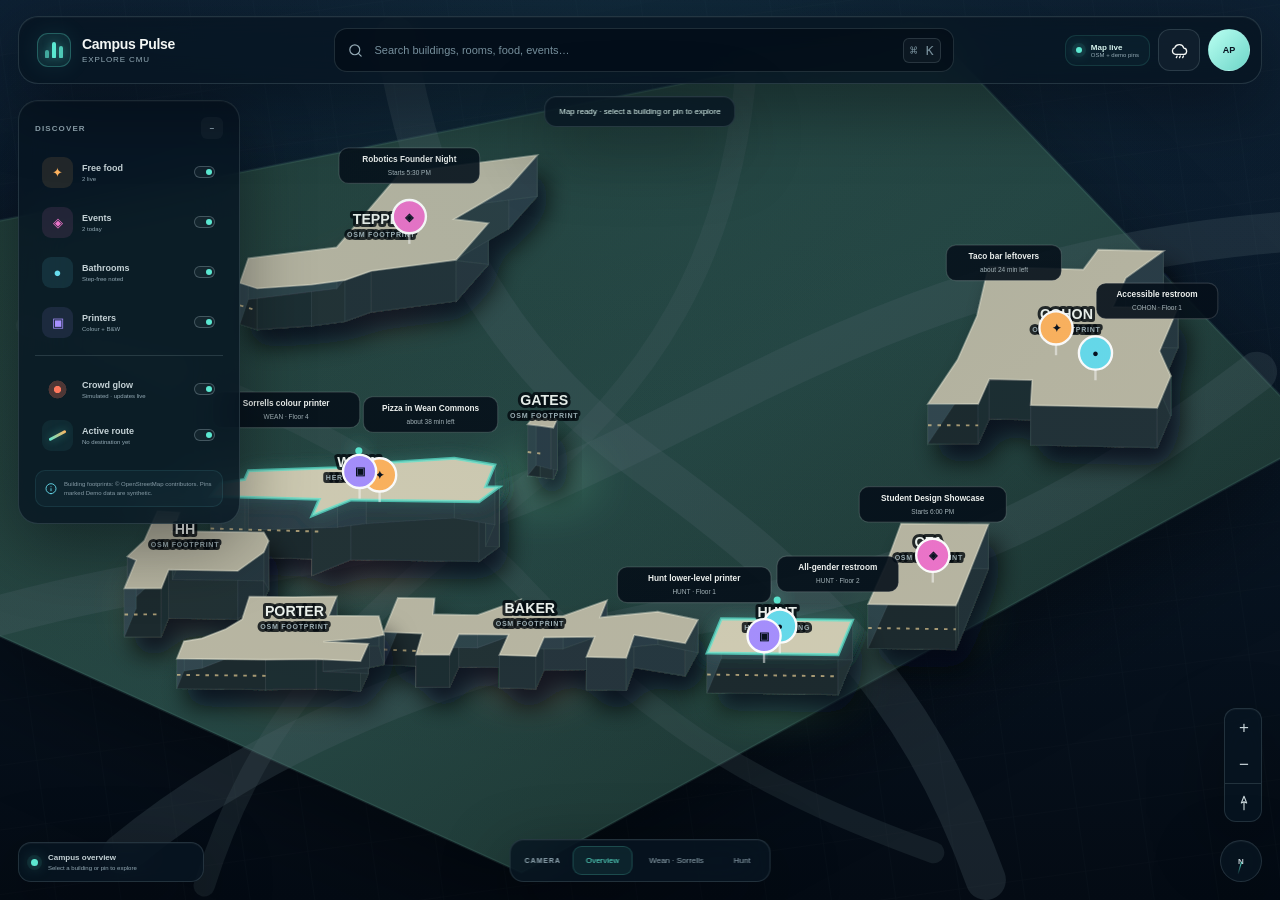
==== 3d-map/index.html @ 850e41e5 "feat: add 3D campus map and pins" ====
<!doctype html>
<html lang="en">
  <head>
    <meta charset="UTF-8" />
    <meta name="viewport" content="width=device-width, initial-scale=1.0" />
    <meta name="description" content="CMU Campus Pulse 3D map and unified discovery pins." />
    <title>Campus Pulse — 3D Map & Pins</title>
    <link rel="stylesheet" href="./styles.css" />
  </head>
  <body>
    <main class="app">
      <section class="map-shell" aria-label="Interactive 3D map of Carnegie Mellon University">
        <svg id="campusMap" viewBox="0 0 1200 760" preserveAspectRatio="xMidYMid slice" role="img" aria-labelledby="mapTitle mapDesc">
          <title id="mapTitle">Carnegie Mellon 3D campus map</title>
          <desc id="mapDesc">A stylized 3D map using OpenStreetMap-derived building footprints, with food, event, bathroom, and printer pins.</desc>
          <defs>
            <linearGradient id="sky" x1="0" y1="0" x2="0" y2="1">
              <stop offset="0" stop-color="#0d2033" />
              <stop offset="0.46" stop-color="#091726" />
              <stop offset="1" stop-color="#040b14" />
            </linearGradient>
            <radialGradient id="horizon" cx="50%" cy="18%" r="78%">
              <stop offset="0" stop-color="#2b6c77" stop-opacity=".24" />
              <stop offset=".48" stop-color="#132b3b" stop-opacity=".08" />
              <stop offset="1" stop-color="#030911" stop-opacity="0" />
            </radialGradient>
            <linearGradient id="ground" x1="0" y1="0" x2="1" y2="1">
              <stop offset="0" stop-color="#18352f" />
              <stop offset="1" stop-color="#0a211f" />
            </linearGradient>
            <linearGradient id="waterSheen" x1="0" y1="0" x2="1" y2="1">
              <stop offset="0" stop-color="#b6e6e3" stop-opacity=".05" />
              <stop offset=".5" stop-color="#80c5c5" stop-opacity=".18" />
              <stop offset="1" stop-color="#d7f7ed" stop-opacity=".02" />
            </linearGradient>
            <linearGradient id="routeGlow" x1="0" y1="0" x2="1" y2="0">
              <stop offset="0" stop-color="#55ead4" />
              <stop offset=".55" stop-color="#9effef" />
              <stop offset="1" stop-color="#ffba68" />
            </linearGradient>
            <pattern id="mapGrid" width="54" height="54" patternUnits="userSpaceOnUse" patternTransform="rotate(-8)">
              <path d="M54 0H0V54" fill="none" stroke="#bde3e0" stroke-opacity=".025" />
            </pattern>
            <filter id="shadow" x="-80%" y="-80%" width="260%" height="300%">
              <feDropShadow dx="8" dy="15" stdDeviation="10" flood-color="#02060c" flood-opacity=".72" />
            </filter>
            <filter id="glow" x="-200%" y="-200%" width="500%" height="500%">
              <feGaussianBlur stdDeviation="7" result="blur" />
              <feMerge><feMergeNode in="blur" /><feMergeNode in="SourceGraphic" /></feMerge>
            </filter>
            <filter id="haloBlur" x="-100%" y="-100%" width="300%" height="300%">
              <feGaussianBlur stdDeviation="20" />
            </filter>
            <clipPath id="mapClip"><rect width="1200" height="760" rx="34" /></clipPath>
          </defs>

          <g clip-path="url(#mapClip)">
            <rect width="1200" height="760" fill="url(#sky)" />
            <rect width="1200" height="760" fill="url(#horizon)" />
            <rect width="1200" height="760" fill="url(#mapGrid)" />
            <g id="cameraGroup" class="camera-group">
              <path class="campus-ground" d="M41 190 848 28l326 341-674 368L28 523Z" />
              <path class="ground-sheen" d="M41 190 848 28l326 341-674 368L28 523Z" />
              <g class="map-roads" aria-hidden="true">
                <path d="M30 528C234 468 342 485 515 411S847 217 1155 195" />
                <path d="M163 721C306 603 499 543 681 513s291-86 440-199" />
                <path d="M393 31c25 147 79 264 213 362s226 184 286 350" />
                <path class="minor" d="M82 275c168 47 308 101 423 224s206 171 343 221" />
                <path class="minor" d="M690 55c-12 158-77 273-209 374S275 612 232 748" />
              </g>
              <g id="crowdGlowLayer" aria-hidden="true"></g>
              <g id="buildingLayer"></g>
              <g id="routeLayer"></g>
              <g id="labelLayer"></g>
              <g id="pinLayer"></g>
              <g id="indoorLayer" class="indoor-layer"></g>
            </g>
            <g id="rainLayer" aria-hidden="true"></g>
            <rect width="1200" height="760" fill="url(#horizon)" opacity=".35" pointer-events="none" />
          </g>
        </svg>

        <header class="topbar glass">
          <a class="brand" href="#" aria-label="Campus Pulse home">
            <span class="brand-mark" aria-hidden="true"><i></i><i></i><i></i></span>
            <span><strong>Campus Pulse</strong><small>Explore CMU</small></span>
          </a>

          <form class="search" id="searchForm" role="search">
            <svg viewBox="0 0 24 24" aria-hidden="true"><circle cx="11" cy="11" r="7" /><path d="m20 20-4-4" /></svg>
            <input id="searchInput" type="search" autocomplete="off" placeholder="Search buildings, rooms, food, events…" aria-label="Search campus" />
            <kbd>⌘ K</kbd>
            <div class="search-results glass" id="searchResults" hidden></div>
          </form>

          <div class="top-actions">
            <div class="data-badge"><span></span><strong>Map live</strong><small>OSM + demo pins</small></div>
            <button class="round-button" id="rainButton" type="button" aria-pressed="false" aria-label="Toggle rain scenario">
              <svg viewBox="0 0 24 24"><path d="M7 17h10a4 4 0 0 0 .4-7.98A6 6 0 0 0 6.1 8.3 4.5 4.5 0 0 0 7 17Z" /><path d="m9 19-1 2m5-2-1 2m5-2-1 2" /></svg>
            </button>
            <button class="profile-button" type="button" aria-label="Profile">AP</button>
          </div>
        </header>

        <aside class="layers-panel glass" id="layersPanel">
          <div class="panel-heading"><span>DISCOVER</span><button id="collapseLayers" type="button" aria-label="Collapse layers">−</button></div>
          <div class="layer-buttons" id="layerButtons">
            <button type="button" data-layer="food" aria-pressed="true"><span class="layer-icon food">✦</span><span>Free food<small id="foodCount">2 live</small></span><i></i></button>
            <button type="button" data-layer="event" aria-pressed="true"><span class="layer-icon event">◈</span><span>Events<small>2 today</small></span><i></i></button>
            <button type="button" data-layer="bathroom" aria-pressed="true"><span class="layer-icon bathroom">●</span><span>Bathrooms<small>Step-free noted</small></span><i></i></button>
            <button type="button" data-layer="printer" aria-pressed="true"><span class="layer-icon printer">▣</span><span>Printers<small>Colour + B&amp;W</small></span><i></i></button>
          </div>
          <div class="layer-divider"></div>
          <button class="map-toggle" id="crowdToggle" type="button" aria-pressed="true"><span class="toggle-mark crowd"></span><span>Crowd glow<small>Simulated · updates live</small></span><i></i></button>
          <button class="map-toggle" id="routeToggle" type="button" aria-pressed="true"><span class="toggle-mark route"></span><span>Active route<small id="routeStatus">No destination yet</small></span><i></i></button>
          <div class="provenance"><svg viewBox="0 0 24 24"><path d="M12 22a10 10 0 1 0 0-20 10 10 0 0 0 0 20Zm0-6v-4m0-4h.01" /></svg><span>Building footprints: © OpenStreetMap contributors. Pins marked Demo data are synthetic.</span></div>
        </aside>

        <nav class="camera-presets glass" aria-label="Map camera presets">
          <span>CAMERA</span>
          <button type="button" data-camera="overview" class="active">Overview</button>
          <button type="button" data-camera="wean">Wean · Sorrells</button>
          <button type="button" data-camera="hunt">Hunt</button>
        </nav>

        <div class="map-controls glass" aria-label="Map controls">
          <button type="button" id="zoomIn" aria-label="Zoom in">+</button>
          <button type="button" id="zoomOut" aria-label="Zoom out">−</button>
          <span></span>
          <button type="button" id="resetCamera" aria-label="Reset map orientation">
            <svg viewBox="0 0 24 24"><path d="M12 2 8 12l4-2 4 2-4-10Zm0 8v12" /></svg>
          </button>
        </div>

        <div class="compass glass"><strong>N</strong><i></i></div>

        <article class="detail-card glass" id="detailCard" aria-live="polite" aria-hidden="true">
          <button class="card-close" id="closeCard" type="button" aria-label="Close details">×</button>
          <div class="gallery" id="gallery" hidden>
            <div class="gallery-main" id="galleryMain"></div>
            <div class="gallery-thumbs" id="galleryThumbs"></div>
            <span class="gallery-count" id="galleryCount">1 / 3</span>
          </div>
          <div class="card-body">
            <div class="card-meta"><span class="card-kind" id="cardKind">BUILDING</span><span class="demo-chip" id="demoChip">OSM FOOTPRINT</span></div>
            <h1 id="cardTitle">Wean Hall</h1>
            <p class="card-subtitle" id="cardSubtitle">Academic building · Carnegie Mellon</p>
            <div class="card-stats" id="cardStats"></div>
            <p class="card-description" id="cardDescription"></p>
            <div class="card-actions">
              <button class="primary-action" id="navigateButton" type="button">
                <svg viewBox="0 0 24 24"><path d="m3 11 18-8-8 18-2-8-8-2Z" /></svg>
                Navigate here
              </button>
              <button class="secondary-action" id="indoorButton" type="button">Explore floors</button>
            </div>
          </div>
        </article>

        <section class="indoor-toolbar glass" id="indoorToolbar" aria-hidden="true">
          <button id="exitIndoor" type="button" aria-label="Exit indoor view">←</button>
          <div><span>INDOOR PREVIEW</span><strong id="indoorBuilding">Wean Hall</strong></div>
          <div class="floor-picker" id="floorPicker"></div>
          <div class="indoor-provenance"><span>DEMO GEOMETRY</span><small>Blueprint source pending</small></div>
        </section>

        <div class="map-caption glass">
          <span class="pulse-dot"></span>
          <div><strong id="captionTitle">Campus overview</strong><small id="captionCopy">Select a building or pin to explore</small></div>
        </div>

        <div class="toast glass" id="toast" role="status" aria-live="polite"></div>
      </section>
    </main>

    <script src="./data.js"></script>
    <script src="./app.js"></script>
  </body>
</html>
---- 3d-map/styles.css ----
:root {
  color-scheme: dark;
  --ink: #f4f7f5;
  --muted: #94aab5;
  --muted-strong: #c6d3d7;
  --navy: #07111f;
  --panel: rgba(8, 21, 34, .82);
  --panel-strong: rgba(6, 17, 29, .95);
  --line: rgba(206, 231, 237, .14);
  --line-strong: rgba(206, 231, 237, .25);
  --cyan: #5ce8d1;
  --food: #ffb45f;
  --event: #ee75cb;
  --bathroom: #67dced;
  --printer: #a790ff;
  --green: #6ee1a3;
  font-family: Inter, ui-sans-serif, -apple-system, BlinkMacSystemFont, "Segoe UI", sans-serif;
}

* { box-sizing: border-box; }

html,
body {
  min-width: 320px;
  min-height: 100%;
  margin: 0;
  background: #02070e;
}

body {
  min-height: 100vh;
  overflow: hidden;
  color: var(--ink);
}

button,
input { font: inherit; }

button { color: inherit; }

button:focus-visible,
input:focus-visible,
a:focus-visible {
  outline: 2px solid var(--cyan);
  outline-offset: 3px;
}

.app,
.map-shell {
  width: 100%;
  min-height: 100vh;
}

.map-shell {
  position: relative;
  overflow: hidden;
  background: #07111f;
}

#campusMap {
  position: absolute;
  inset: 0;
  width: 100%;
  height: 100%;
}

.glass {
  border: 1px solid var(--line);
  background: var(--panel);
  box-shadow: 0 22px 70px rgba(0, 3, 8, .42), inset 0 1px rgba(255, 255, 255, .035);
  backdrop-filter: blur(22px) saturate(125%);
  -webkit-backdrop-filter: blur(22px) saturate(125%);
}

.topbar {
  position: absolute;
  z-index: 40;
  top: 16px;
  right: 18px;
  left: 18px;
  display: grid;
  grid-template-columns: minmax(210px, 1fr) minmax(360px, 620px) minmax(240px, 1fr);
  align-items: center;
  gap: 24px;
  height: 68px;
  padding: 9px 11px 9px 18px;
  border-radius: 20px;
}

.brand {
  display: inline-flex;
  align-items: center;
  gap: 11px;
  width: max-content;
  color: inherit;
  text-decoration: none;
}

.brand-mark {
  display: flex;
  align-items: flex-end;
  gap: 3px;
  width: 34px;
  height: 34px;
  padding: 8px 7px;
  border: 1px solid rgba(92, 232, 209, .28);
  border-radius: 11px;
  background: rgba(92, 232, 209, .1);
  box-shadow: 0 0 24px rgba(92, 232, 209, .09);
}

.brand-mark i {
  flex: 1;
  border-radius: 3px 3px 1px 1px;
  background: var(--cyan);
  box-shadow: 0 0 9px rgba(92, 232, 209, .5);
}

.brand-mark i:nth-child(1) { height: 50%; opacity: .65; }
.brand-mark i:nth-child(2) { height: 100%; }
.brand-mark i:nth-child(3) { height: 72%; opacity: .82; }

.brand strong,
.brand small { display: block; }
.brand strong { font-size: 14px; letter-spacing: -.02em; }
.brand small { margin-top: 3px; color: var(--muted); font-size: 8px; letter-spacing: .11em; text-transform: uppercase; }

.search {
  position: relative;
  display: flex;
  align-items: center;
  height: 44px;
  padding: 0 12px;
  border: 1px solid var(--line);
  border-radius: 13px;
  background: rgba(3, 12, 21, .65);
  transition: border-color 180ms ease, box-shadow 180ms ease;
}

.search:focus-within {
  border-color: rgba(92, 232, 209, .38);
  box-shadow: 0 0 0 3px rgba(92, 232, 209, .06);
}

.search > svg {
  width: 17px;
  flex: 0 0 auto;
  fill: none;
  stroke: var(--muted);
  stroke-linecap: round;
  stroke-width: 1.7;
}

.search input {
  min-width: 0;
  flex: 1;
  height: 100%;
  padding: 0 11px;
  border: 0;
  outline: 0;
  color: var(--ink);
  background: transparent;
  font-size: 11px;
}

.search input::placeholder { color: #77909d; }

.search kbd {
  padding: 4px 6px;
  border: 1px solid var(--line);
  border-radius: 6px;
  color: #78909c;
  background: rgba(255,255,255,.035);
  font: 500 8px inherit;
}

.search-results {
  position: absolute;
  top: 51px;
  right: 0;
  left: 0;
  overflow: hidden;
  padding: 7px;
  border-radius: 14px;
  background: var(--panel-strong);
}

.search-results[hidden] { display: none; }

.search-result {
  display: grid;
  grid-template-columns: 30px 1fr auto;
  align-items: center;
  gap: 9px;
  width: 100%;
  padding: 8px;
  border: 0;
  border-radius: 9px;
  background: transparent;
  text-align: left;
  cursor: pointer;
}

.search-result:hover { background: rgba(255, 255, 255, .055); }
.search-result > span:first-child { display: grid; width: 30px; height: 30px; place-items: center; border-radius: 9px; color: var(--cyan); background: rgba(92,232,209,.08); font-size: 9px; font-weight: 800; }
.search-result strong, .search-result small { display: block; }
.search-result strong { font-size: 10px; }
.search-result small { margin-top: 3px; color: var(--muted); font-size: 7px; }
.search-result > em { color: var(--muted); font-size: 10px; font-style: normal; }

.top-actions {
  display: flex;
  justify-content: flex-end;
  align-items: center;
  gap: 8px;
}

.data-badge {
  display: grid;
  grid-template-columns: 7px 1fr;
  align-items: center;
  column-gap: 8px;
  padding: 7px 10px;
  border: 1px solid rgba(92, 232, 209, .12);
  border-radius: 11px;
  background: rgba(92, 232, 209, .035);
}

.data-badge > span {
  grid-row: 1 / span 2;
  width: 6px;
  height: 6px;
  border-radius: 50%;
  background: var(--cyan);
  box-shadow: 0 0 0 4px rgba(92,232,209,.08), 0 0 12px rgba(92,232,209,.6);
  animation: breathe 2.2s ease-in-out infinite;
}

.data-badge strong { color: #d9f6f0; font-size: 8px; }
.data-badge small { color: var(--muted); font-size: 6px; }

.round-button,
.profile-button {
  display: grid;
  width: 42px;
  height: 42px;
  place-items: center;
  border: 1px solid var(--line);
  border-radius: 12px;
  background: rgba(255,255,255,.035);
  cursor: pointer;
  transition: 180ms ease;
}

.round-button:hover,
.profile-button:hover { border-color: var(--line-strong); background: rgba(255,255,255,.065); }
.round-button[aria-pressed="true"] { border-color: rgba(103, 220, 237, .34); color: #95eaff; background: rgba(103,220,237,.1); }
.round-button svg { width: 19px; fill: none; stroke: currentColor; stroke-linecap: round; stroke-linejoin: round; stroke-width: 1.65; }
.profile-button { border-radius: 50%; color: #07111f; background: linear-gradient(135deg, #b8fff1, #6ed5c8); font-size: 9px; font-weight: 800; }

.layers-panel {
  position: absolute;
  z-index: 25;
  top: 100px;
  left: 18px;
  width: 222px;
  padding: 16px;
  border-radius: 20px;
  transition: transform 280ms ease, opacity 220ms ease;
}

.layers-panel.collapsed { transform: translateX(calc(-100% + 46px)); opacity: 1; }

.panel-heading {
  display: flex;
  align-items: center;
  justify-content: space-between;
  margin-bottom: 10px;
  color: var(--muted);
  font-size: 8px;
  font-weight: 700;
  letter-spacing: .14em;
}

.panel-heading button {
  width: 22px;
  height: 22px;
  border: 0;
  border-radius: 6px;
  color: var(--muted);
  background: rgba(255,255,255,.04);
  cursor: pointer;
}

.layer-buttons { display: grid; gap: 4px; }

.layer-buttons button,
.map-toggle {
  display: grid;
  grid-template-columns: 31px 1fr 22px;
  align-items: center;
  gap: 9px;
  width: 100%;
  min-height: 46px;
  padding: 6px 7px;
  border: 0;
  border-radius: 11px;
  background: transparent;
  text-align: left;
  cursor: pointer;
  transition: background 180ms ease, opacity 180ms ease;
}

.layer-buttons button:hover,
.map-toggle:hover { background: rgba(255,255,255,.045); }
.layer-buttons button[aria-pressed="false"],
.map-toggle[aria-pressed="false"] { opacity: .48; }

.layer-icon,
.toggle-mark {
  display: grid;
  width: 31px;
  height: 31px;
  place-items: center;
  border-radius: 9px;
  font-size: 13px;
}

.layer-icon.food { color: var(--food); background: rgba(255,180,95,.11); }
.layer-icon.event { color: var(--event); background: rgba(238,117,203,.11); }
.layer-icon.bathroom { color: var(--bathroom); background: rgba(103,220,237,.11); }
.layer-icon.printer { color: var(--printer); background: rgba(167,144,255,.11); }
.toggle-mark.crowd { background: radial-gradient(circle, #ff785d 0 15%, rgba(255,120,93,.28) 18% 40%, transparent 42%); }
.toggle-mark.route { position: relative; background: rgba(92,232,209,.07); }
.toggle-mark.route::after { width: 19px; height: 3px; border-radius: 99px; background: linear-gradient(90deg,var(--cyan),var(--food)); content: ""; transform: rotate(-28deg); box-shadow: 0 0 8px rgba(92,232,209,.4); }

.layer-buttons button > span:nth-child(2),
.map-toggle > span:nth-child(2) { color: var(--muted-strong); font-size: 9px; font-weight: 600; }
.layer-buttons small,
.map-toggle small { display: block; margin-top: 3px; color: var(--muted); font-size: 6px; font-weight: 400; }
.layer-buttons button > i,
.map-toggle > i { position: relative; width: 21px; height: 12px; border: 1px solid var(--line-strong); border-radius: 999px; background: rgba(255,255,255,.04); }
.layer-buttons button > i::after,
.map-toggle > i::after { position: absolute; top: 2px; left: 2px; width: 6px; height: 6px; border-radius: 50%; background: var(--muted); content: ""; transition: transform 180ms ease, background 180ms ease; }
.layer-buttons button[aria-pressed="true"] > i::after,
.map-toggle[aria-pressed="true"] > i::after { transform: translateX(9px); background: var(--cyan); }

.layer-divider { margin: 10px 0; border-top: 1px solid var(--line); }

.provenance {
  display: flex;
  gap: 7px;
  margin-top: 12px;
  padding: 9px;
  border: 1px solid rgba(103,220,237,.1);
  border-radius: 10px;
  color: #879ca7;
  background: rgba(103,220,237,.035);
  font-size: 6px;
  line-height: 1.45;
}
.provenance svg { flex: 0 0 auto; width: 12px; fill: none; stroke: var(--bathroom); stroke-linecap: round; stroke-width: 1.8; }

.camera-presets {
  position: absolute;
  z-index: 20;
  bottom: 18px;
  left: 50%;
  display: flex;
  align-items: center;
  gap: 4px;
  padding: 6px;
  border-radius: 14px;
  transform: translateX(-50%);
}

.camera-presets > span { padding: 0 8px; color: var(--muted); font-size: 7px; font-weight: 700; letter-spacing: .13em; }
.camera-presets button { padding: 9px 12px; border: 1px solid transparent; border-radius: 9px; color: var(--muted); background: transparent; font-size: 8px; cursor: pointer; transition: 180ms ease; }
.camera-presets button:hover { color: var(--ink); background: rgba(255,255,255,.04); }
.camera-presets button.active { border-color: rgba(92,232,209,.2); color: var(--cyan); background: rgba(92,232,209,.08); }

.map-controls {
  position: absolute;
  z-index: 20;
  right: 18px;
  bottom: 78px;
  display: grid;
  width: 38px;
  overflow: hidden;
  border-radius: 12px;
}

.map-controls button { display: grid; width: 38px; height: 37px; place-items: center; border: 0; color: var(--muted-strong); background: transparent; font-size: 17px; cursor: pointer; }
.map-controls button:hover { color: var(--cyan); background: rgba(255,255,255,.05); }
.map-controls > span { border-top: 1px solid var(--line); }
.map-controls svg { width: 16px; fill: none; stroke: currentColor; stroke-linecap: round; stroke-linejoin: round; stroke-width: 1.7; }

.compass {
  position: absolute;
  z-index: 20;
  right: 18px;
  bottom: 18px;
  display: grid;
  width: 42px;
  height: 42px;
  place-items: center;
  border-radius: 50%;
  color: var(--muted-strong);
  font-size: 8px;
}
.compass i { position: absolute; bottom: 6px; width: 1px; height: 13px; background: linear-gradient(var(--cyan), transparent); transform: rotate(16deg); transform-origin: top; }

.map-caption {
  position: absolute;
  z-index: 16;
  bottom: 18px;
  left: 18px;
  display: flex;
  align-items: center;
  gap: 10px;
  min-width: 186px;
  padding: 10px 12px;
  border-radius: 13px;
}
.pulse-dot { width: 7px; height: 7px; border-radius: 50%; background: var(--cyan); box-shadow: 0 0 0 4px rgba(92,232,209,.08), 0 0 14px rgba(92,232,209,.6); animation: breathe 2s ease-in-out infinite; }
.map-caption strong, .map-caption small { display: block; }
.map-caption strong { color: var(--muted-strong); font-size: 8px; }
.map-caption small { margin-top: 3px; color: var(--muted); font-size: 6px; }

.campus-ground { fill: url(#ground); stroke: rgba(119,184,166,.13); stroke-width: 2; filter: drop-shadow(0 28px 45px rgba(0,0,0,.42)); }
.ground-sheen { fill: url(#waterSheen); }
.map-roads path { fill: none; stroke: #52656c; stroke-opacity: .25; stroke-linecap: round; stroke-width: 34; }
.map-roads path.minor { stroke-width: 18; stroke-opacity: .2; }

.camera-group {
  transform-box: fill-box;
  transform-origin: center;
  transition: transform 1350ms cubic-bezier(.16,.84,.24,1), opacity 450ms ease;
}

.opening .camera-group { transform: translate(-16px, 13px) scale(1.1); }

.building-group {
  cursor: pointer;
  filter: url(#shadow);
  transition: opacity 260ms ease;
}

.building-side,
.building-roof { transition: fill 320ms ease, stroke 320ms ease, filter 260ms ease; }
.building-side { fill: #17242b; stroke: rgba(210,231,226,.055); stroke-width: 1; }
.building-roof { fill: #b9b7a3; stroke: rgba(236,237,216,.42); stroke-width: 1.5; }
.building-roof.hero { fill: #d1cdb4; stroke: rgba(92,232,209,.72); stroke-width: 2.5; filter: drop-shadow(0 0 7px rgba(92,232,209,.2)); }
.building-group:hover .building-roof,
.building-group.selected .building-roof { fill: #eee7c9; stroke: var(--cyan); filter: drop-shadow(0 0 11px rgba(92,232,209,.55)); }
.building-group.selected .building-roof { animation: roofBreathe 1.7s ease-in-out infinite alternate; }

.window-band { fill: none; stroke: #ffe0a1; stroke-opacity: .62; stroke-width: 1.6; stroke-dasharray: 3 5; pointer-events: none; }
.building-label { pointer-events: none; transition: opacity 260ms ease; }
.building-label text { fill: #edf3ee; font-size: 12px; font-weight: 650; text-anchor: middle; paint-order: stroke; stroke: rgba(2,8,14,.82); stroke-width: 5px; stroke-linejoin: round; }
.building-label .sub { fill: #9eb0b6; font-size: 6px; font-weight: 600; letter-spacing: .1em; }
.hero-dot { fill: var(--cyan); filter: url(#glow); }

.crowd-halo { opacity: .3; filter: url(#haloBlur); animation: halo 3.2s ease-in-out infinite alternate; transition: opacity 400ms ease; }
.crowd-hidden .crowd-halo { opacity: 0; }

.pin {
  cursor: pointer;
  transform-box: fill-box;
  transform-origin: center bottom;
  animation: pinArrive 700ms cubic-bezier(.15,.8,.25,1) both;
  transition: opacity 220ms ease, filter 220ms ease;
}
.pin.hidden { opacity: 0; pointer-events: none; }
.pin:hover, .pin.selected { filter: url(#glow); }
.pin.selected { animation: pinSelected 1.8s ease-in-out infinite; }
.pin-stem { stroke: rgba(255,255,255,.5); stroke-width: 2; }
.pin-ring { stroke: #fff; stroke-width: 2; }
.pin-core { fill: #07111f; font-size: 9px; font-weight: 900; text-anchor: middle; dominant-baseline: middle; }
.pin-label rect { fill: rgba(5,15,25,.9); stroke: rgba(255,255,255,.14); stroke-width: 1; }
.pin-label text { fill: #f3f6f3; font-size: 7px; font-weight: 650; text-anchor: middle; }
.pin-label .pin-sub { fill: #a8b7bc; font-size: 5.5px; font-weight: 500; }

.route-path { fill: none; stroke: url(#routeGlow); stroke-linecap: round; stroke-width: 8; filter: url(#glow); }
.route-dash { fill: none; stroke: #e9fffa; stroke-linecap: round; stroke-width: 2; stroke-dasharray: 3 12; animation: routeFlow 1.2s linear infinite; }
.route-origin { fill: var(--cyan); stroke: white; stroke-width: 2; filter: url(#glow); }
.route-hidden #routeLayer { opacity: 0; }

.rain-drop { stroke: #9bdcf2; stroke-linecap: round; opacity: 0; animation: rain 1.1s linear infinite; }
.raining .rain-drop { opacity: .25; }
.raining .campus-ground { fill: #0b2726; }
.raining .building-roof { filter: brightness(.72) saturate(.78); }
.raining .map-roads path { stroke: #426477; stroke-opacity: .32; }

.detail-card {
  position: absolute;
  z-index: 35;
  top: 100px;
  right: 18px;
  width: 318px;
  max-height: calc(100vh - 196px);
  overflow: auto;
  border-radius: 22px;
  background: var(--panel-strong);
  opacity: 0;
  transform: translateX(26px) scale(.98);
  pointer-events: none;
  transition: opacity 260ms ease, transform 380ms cubic-bezier(.16,.82,.2,1);
}
.detail-card.open { opacity: 1; transform: translateX(0) scale(1); pointer-events: auto; }
.card-close { position: absolute; z-index: 3; top: 10px; right: 10px; display: grid; width: 27px; height: 27px; place-items: center; border: 1px solid var(--line); border-radius: 8px; color: #d8e2e3; background: rgba(4,12,20,.72); cursor: pointer; }

.gallery { position: relative; height: 151px; overflow: hidden; border-radius: 21px 21px 0 0; background: #132331; }
.gallery-main { position: absolute; inset: 0; background-position: center; background-size: cover; transition: background 250ms ease; }
.gallery-main::after { position: absolute; inset: 0; background: linear-gradient(transparent 42%, rgba(5,14,23,.92)); content: ""; }
.gallery-thumbs { position: absolute; z-index: 2; right: 13px; bottom: 11px; display: flex; gap: 5px; }
.gallery-thumbs button { width: 30px; height: 24px; border: 1px solid rgba(255,255,255,.3); border-radius: 6px; background-position: center; background-size: cover; opacity: .68; cursor: pointer; }
.gallery-thumbs button.active { border-color: white; opacity: 1; }
.gallery-count { position: absolute; z-index: 2; bottom: 13px; left: 13px; padding: 4px 6px; border-radius: 6px; color: white; background: rgba(4,11,18,.68); font-size: 6px; }

.gallery-main.food-tacos, .gallery-thumbs .food-tacos { background: radial-gradient(circle at 40% 38%,#77b55a 0 7%,transparent 8%),radial-gradient(circle at 56% 45%,#e86e45 0 8%,transparent 9%),linear-gradient(135deg,#d29b52,#6c4028); }
.gallery-main.food-spread, .gallery-thumbs .food-spread { background: radial-gradient(ellipse at 27% 54%,#f2c65d 0 12%,transparent 13%),radial-gradient(ellipse at 69% 42%,#78a85a 0 15%,transparent 16%),linear-gradient(145deg,#84533a,#d5985f); }
.gallery-main.food-snacks, .gallery-thumbs .food-snacks { background: repeating-linear-gradient(120deg,rgba(255,255,255,.08) 0 8px,transparent 8px 24px),linear-gradient(135deg,#aa7047,#493222); }
.gallery-main.food-pizza, .gallery-thumbs .food-pizza { background: radial-gradient(circle at 46% 48%,#d44f35 0 6%,transparent 7%),radial-gradient(circle at 62% 31%,#be4433 0 5%,transparent 6%),radial-gradient(circle at 50% 48%,#f2c45c 0 29%,#c7893c 30% 35%,transparent 36%),linear-gradient(145deg,#71452d,#342319); }
.gallery-main.food-table, .gallery-thumbs .food-table { background: linear-gradient(25deg,transparent 0 45%,rgba(255,218,129,.35) 46% 49%,transparent 50%),linear-gradient(145deg,#82634f,#2f2522); }
.gallery-main.food-boxes, .gallery-thumbs .food-boxes { background: linear-gradient(25deg,transparent 0 37%,#b67b42 38% 65%,transparent 66%),linear-gradient(145deg,#5f4634,#27201c); }
.gallery-main[class*="event-"], .gallery-thumbs button[class*="event-"] { background-image: linear-gradient(135deg,rgba(10,29,45,.22),rgba(7,17,31,.7)),url("../docs/banner.jpg"); }
.gallery-main.event-studio, .gallery-thumbs .event-studio { background-position: 25% center; }
.gallery-main.event-crowd, .gallery-thumbs .event-crowd { background-position: 75% center; }
.gallery-main.event-robotics, .gallery-thumbs .event-robotics { filter: hue-rotate(35deg); }
.gallery-main.event-talk, .gallery-thumbs .event-talk { background-position: 35% 65%; filter: hue-rotate(35deg); }
.gallery-main.event-network, .gallery-thumbs .event-network { background-position: 75% 35%; filter: hue-rotate(35deg); }

.card-body { padding: 18px; }
.card-meta { display: flex; align-items: center; gap: 7px; }
.card-kind, .demo-chip { padding: 4px 6px; border-radius: 5px; font-size: 6px; font-weight: 800; letter-spacing: .1em; }
.card-kind { color: var(--cyan); background: rgba(92,232,209,.09); }
.demo-chip { color: #b8c7cc; background: rgba(255,255,255,.05); }
.card-body h1 { margin: 11px 0 5px; font-size: 24px; line-height: 1.06; letter-spacing: -.045em; }
.card-subtitle { margin: 0; color: var(--muted); font-size: 9px; }
.card-stats { display: flex; flex-wrap: wrap; gap: 6px; margin: 15px 0 12px; }
.card-stat { padding: 7px 8px; border: 1px solid var(--line); border-radius: 8px; color: var(--muted-strong); background: rgba(255,255,255,.025); font-size: 7px; }
.card-stat strong { margin-right: 4px; color: var(--ink); }
.card-description { margin: 0; color: #b5c3c7; font-size: 9px; line-height: 1.55; }
.card-actions { display: grid; grid-template-columns: 1fr auto; gap: 7px; margin-top: 17px; }
.card-actions button { min-height: 39px; border-radius: 10px; font-size: 8px; font-weight: 750; cursor: pointer; }
.primary-action { display: flex; align-items: center; justify-content: center; gap: 7px; border: 1px solid rgba(92,232,209,.5); color: #05231e; background: var(--cyan); box-shadow: 0 10px 24px rgba(92,232,209,.12); }
.primary-action svg { width: 14px; fill: none; stroke: currentColor; stroke-linecap: round; stroke-linejoin: round; stroke-width: 1.8; }
.secondary-action { padding: 0 12px; border: 1px solid var(--line-strong); color: var(--muted-strong); background: rgba(255,255,255,.035); }
.secondary-action[hidden] { display: none; }

.indoor-layer { opacity: 0; pointer-events: none; }
.indoor-mode .indoor-layer { opacity: 1; pointer-events: auto; }
.indoor-mode #buildingLayer, .indoor-mode #pinLayer, .indoor-mode #labelLayer, .indoor-mode #crowdGlowLayer, .indoor-mode .map-roads { opacity: .035; pointer-events: none; }
.indoor-mode .layers-panel { opacity: .42; }
.indoor-scrim { fill: #07131f; fill-opacity: .94; stroke: rgba(92,232,209,.08); stroke-width: 2; }
.indoor-slab { fill: #102c36; stroke: rgba(92,232,209,.68); stroke-width: 4; filter: url(#shadow); }
.room { cursor: pointer; transition: filter 180ms ease, opacity 180ms ease; }
.room polygon { fill: #315963; stroke: #a2c8ca; stroke-width: 5; }
.room.corridor polygon { fill: #203f49; stroke: #6e979e; }
.room:hover polygon, .room.selected polygon { fill: #477d7f; stroke: var(--cyan); filter: drop-shadow(0 0 8px rgba(92,232,209,.5)); }
.room text { fill: #eff8f5; font-size: 12px; font-weight: 650; text-anchor: middle; paint-order: stroke; stroke: #0b1822; stroke-width: 4px; pointer-events: none; }
.room .room-sub { fill: #9fb5bc; font-size: 7px; letter-spacing: .06em; }
.door { fill: var(--food); stroke: white; stroke-width: 2; }
.floor-title { fill: #d9f3ee; font-size: 25px; font-weight: 750; letter-spacing: -.04em; }
.floor-subtitle { fill: #84a2ac; font-size: 9px; letter-spacing: .1em; }

.indoor-toolbar {
  position: absolute;
  z-index: 38;
  top: 100px;
  left: 50%;
  display: none;
  align-items: center;
  gap: 12px;
  padding: 8px;
  border-radius: 15px;
  transform: translateX(-50%);
}
.indoor-toolbar.open { display: flex; }
.indoor-toolbar > button { width: 34px; height: 34px; border: 0; border-radius: 9px; color: var(--cyan); background: rgba(92,232,209,.08); cursor: pointer; }
.indoor-toolbar > div:nth-child(2) { padding-right: 8px; border-right: 1px solid var(--line); }
.indoor-toolbar span, .indoor-toolbar strong, .indoor-toolbar small { display: block; }
.indoor-toolbar > div:nth-child(2) span { color: var(--cyan); font-size: 6px; font-weight: 800; letter-spacing: .12em; }
.indoor-toolbar > div:nth-child(2) strong { margin-top: 3px; font-size: 9px; }
.floor-picker { display: flex; gap: 4px; }
.floor-picker button { width: 30px; height: 30px; border: 1px solid var(--line); border-radius: 8px; color: var(--muted); background: transparent; font-size: 8px; cursor: pointer; }
.floor-picker button.active { border-color: rgba(92,232,209,.38); color: var(--cyan); background: rgba(92,232,209,.08); }
.indoor-provenance { padding: 0 5px; }
.indoor-provenance span { color: var(--food); font-size: 6px; font-weight: 800; letter-spacing: .1em; }
.indoor-provenance small { margin-top: 2px; color: var(--muted); font-size: 6px; }

.toast {
  position: absolute;
  z-index: 50;
  top: 96px;
  left: 50%;
  padding: 10px 14px;
  border-radius: 12px;
  color: #dff9f3;
  font-size: 8px;
  opacity: 0;
  transform: translate(-50%, -12px);
  pointer-events: none;
  transition: opacity 220ms ease, transform 280ms ease;
}
.toast.show { opacity: 1; transform: translate(-50%, 0); }

@keyframes breathe { 50% { opacity: .55; transform: scale(.82); } }
@keyframes roofBreathe { to { filter: drop-shadow(0 0 15px rgba(92,232,209,.75)); } }
@keyframes halo { to { opacity: .55; transform: scale(1.08); } }
@keyframes pinArrive { from { opacity: 0; transform: translateY(-20px) scale(.6); } 70% { transform: translateY(3px) scale(1.06); } }
@keyframes pinSelected { 50% { transform: translateY(-3px); } }
@keyframes routeFlow { to { stroke-dashoffset: -15; } }
@keyframes rain { from { transform: translate(0,-60px); } to { transform: translate(-45px,140px); } }

@media (max-width: 980px) {
  .topbar { grid-template-columns: 180px 1fr auto; gap: 12px; }
  .data-badge { display: none; }
  .detail-card { width: 290px; }
  .camera-presets > span { display: none; }
}

@media (max-width: 720px) {
  body { overflow: auto; }
  .map-shell { min-height: 760px; }
  .topbar { top: 8px; right: 8px; left: 8px; grid-template-columns: 1fr auto; height: 60px; padding: 8px 9px 8px 13px; border-radius: 16px; }
  .brand small { display: none; }
  .search { position: absolute; top: 68px; right: 0; left: 0; height: 42px; }
  .search-results { top: 48px; }
  .profile-button { display: none; }
  .layers-panel { top: 122px; left: 8px; width: 188px; padding: 11px; }
  .provenance { display: none; }
  .detail-card { top: auto; right: 8px; bottom: 68px; left: 8px; width: auto; max-height: 56vh; }
  .gallery { height: 118px; }
  .camera-presets { right: 8px; bottom: 12px; left: 8px; justify-content: center; transform: none; }
  .camera-presets button { padding: 8px; }
  .map-caption, .map-controls, .compass { display: none; }
  .indoor-toolbar { top: 122px; width: calc(100% - 16px); justify-content: center; }
  .indoor-provenance { display: none; }
}

@media (max-width: 440px) {
  .brand strong { font-size: 12px; }
  .round-button { width: 38px; height: 38px; }
  .layers-panel { width: 174px; }
  .layer-buttons button, .map-toggle { grid-template-columns: 27px 1fr 20px; gap: 6px; }
  .layer-icon, .toggle-mark { width: 27px; height: 27px; }
  .camera-presets button { font-size: 7px; }
  .card-body h1 { font-size: 21px; }
}

@media (prefers-reduced-motion: reduce) {
  *, *::before, *::after {
    scroll-behavior: auto !important;
    animation-duration: .01ms !important;
    animation-iteration-count: 1 !important;
    transition-duration: .01ms !important;
  }
}
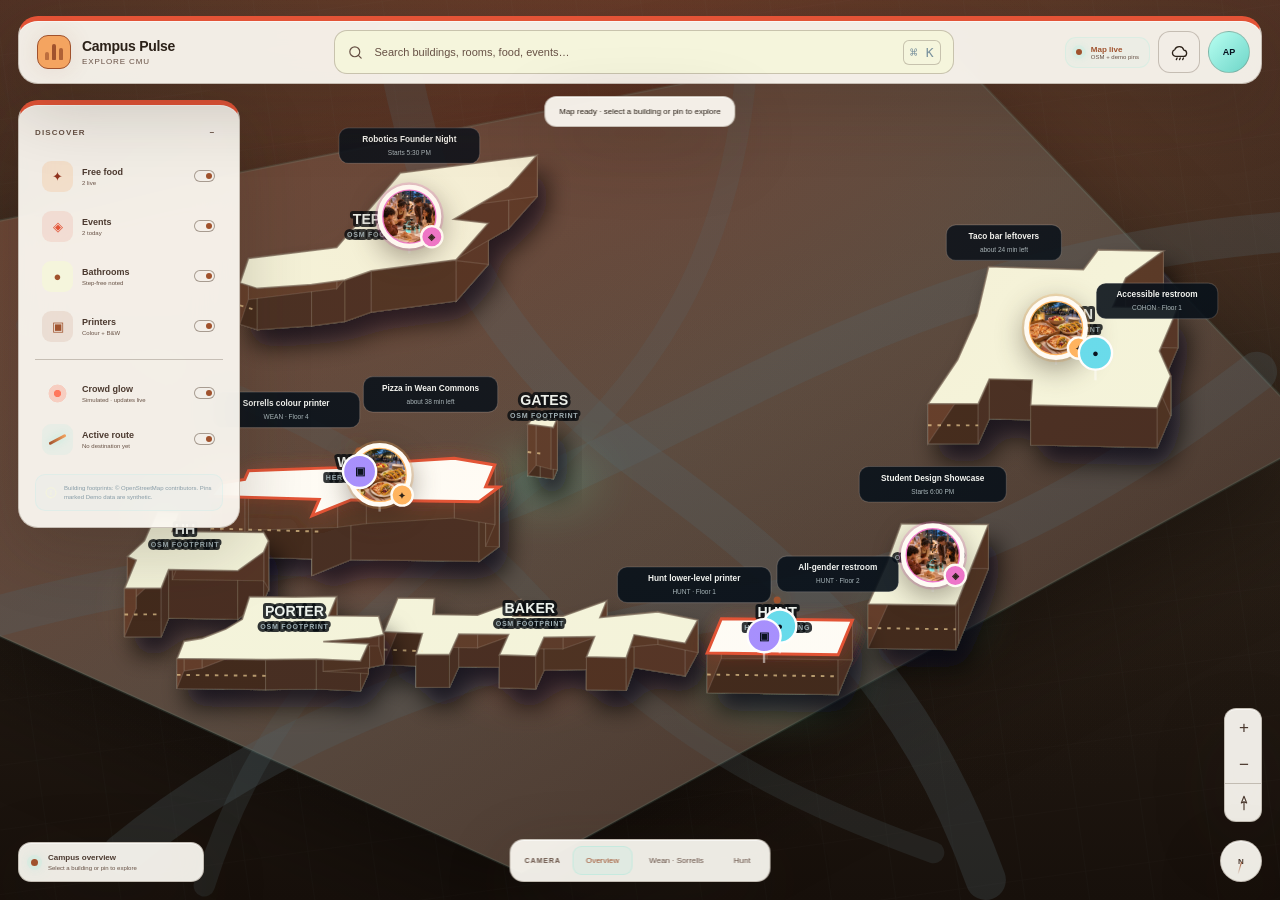
==== commit b0178933: "feat: restyle maps with animated photo pins" ====
--- a/3d-map/index.html
+++ b/3d-map/index.html
@@ -15,18 +15,18 @@
           <desc id="mapDesc">A stylized 3D map using OpenStreetMap-derived building footprints, with food, event, bathroom, and printer pins.</desc>
           <defs>
             <linearGradient id="sky" x1="0" y1="0" x2="0" y2="1">
-              <stop offset="0" stop-color="#0d2033" />
-              <stop offset="0.46" stop-color="#091726" />
-              <stop offset="1" stop-color="#040b14" />
+              <stop offset="0" stop-color="#4a2d22" />
+              <stop offset="0.46" stop-color="#2b2118" />
+              <stop offset="1" stop-color="#17100b" />
             </linearGradient>
             <radialGradient id="horizon" cx="50%" cy="18%" r="78%">
-              <stop offset="0" stop-color="#2b6c77" stop-opacity=".24" />
-              <stop offset=".48" stop-color="#132b3b" stop-opacity=".08" />
-              <stop offset="1" stop-color="#030911" stop-opacity="0" />
+              <stop offset="0" stop-color="#e35336" stop-opacity=".2" />
+              <stop offset=".48" stop-color="#f4a460" stop-opacity=".06" />
+              <stop offset="1" stop-color="#2b2118" stop-opacity="0" />
             </radialGradient>
             <linearGradient id="ground" x1="0" y1="0" x2="1" y2="1">
-              <stop offset="0" stop-color="#18352f" />
-              <stop offset="1" stop-color="#0a211f" />
+              <stop offset="0" stop-color="#6b3a28" />
+              <stop offset="1" stop-color="#34231b" />
             </linearGradient>
             <linearGradient id="waterSheen" x1="0" y1="0" x2="1" y2="1">
               <stop offset="0" stop-color="#b6e6e3" stop-opacity=".05" />
@@ -34,9 +34,9 @@
               <stop offset="1" stop-color="#d7f7ed" stop-opacity=".02" />
             </linearGradient>
             <linearGradient id="routeGlow" x1="0" y1="0" x2="1" y2="0">
-              <stop offset="0" stop-color="#55ead4" />
-              <stop offset=".55" stop-color="#9effef" />
-              <stop offset="1" stop-color="#ffba68" />
+              <stop offset="0" stop-color="#e35336" />
+              <stop offset=".55" stop-color="#f4a460" />
+              <stop offset="1" stop-color="#f5f5dc" />
             </linearGradient>
             <pattern id="mapGrid" width="54" height="54" patternUnits="userSpaceOnUse" patternTransform="rotate(-8)">
               <path d="M54 0H0V54" fill="none" stroke="#bde3e0" stroke-opacity=".025" />
--- a/3d-map/styles.css
+++ b/3d-map/styles.css
@@ -1,20 +1,27 @@
 :root {
-  color-scheme: dark;
-  --ink: #f4f7f5;
-  --muted: #94aab5;
-  --muted-strong: #c6d3d7;
-  --navy: #07111f;
-  --panel: rgba(8, 21, 34, .82);
-  --panel-strong: rgba(6, 17, 29, .95);
-  --line: rgba(206, 231, 237, .14);
-  --line-strong: rgba(206, 231, 237, .25);
-  --cyan: #5ce8d1;
-  --food: #ffb45f;
-  --event: #ee75cb;
-  --bathroom: #67dced;
-  --printer: #a790ff;
-  --green: #6ee1a3;
-  font-family: Inter, ui-sans-serif, -apple-system, BlinkMacSystemFont, "Segoe UI", sans-serif;
+  color-scheme: light;
+  --terracotta: #E35336;
+  --cream: #F5F5DC;
+  --sand: #F4A460;
+  --sienna: #A0522D;
+  --ink: #2B2118;
+  --muted: #665044;
+  --muted-strong: #4b392f;
+  --paper: #FFFDF7;
+  --rust: #8F321E;
+  --border: #716052;
+  --navy: #2B2118;
+  --panel: rgba(255, 253, 247, .92);
+  --panel-strong: rgba(255, 253, 247, .98);
+  --line: rgba(113, 96, 82, .34);
+  --line-strong: rgba(113, 96, 82, .58);
+  --cyan: var(--sienna);
+  --food: var(--sand);
+  --event: var(--terracotta);
+  --bathroom: var(--cream);
+  --printer: var(--sienna);
+  --green: var(--rust);
+  font-family: "DM Sans", Inter, ui-sans-serif, -apple-system, BlinkMacSystemFont, "Segoe UI", sans-serif;
 }
 
 * { box-sizing: border-box; }
@@ -24,7 +31,7 @@
   min-width: 320px;
   min-height: 100%;
   margin: 0;
-  background: #02070e;
+  background: var(--ink);
 }
 
 body {
@@ -41,8 +48,8 @@
 button:focus-visible,
 input:focus-visible,
 a:focus-visible {
-  outline: 2px solid var(--cyan);
-  outline-offset: 3px;
+  outline: 3px solid var(--rust);
+  outline-offset: 4px;
 }
 
 .app,
@@ -54,7 +61,7 @@
 .map-shell {
   position: relative;
   overflow: hidden;
-  background: #07111f;
+  background: var(--ink);
 }
 
 #campusMap {
@@ -67,7 +74,7 @@
 .glass {
   border: 1px solid var(--line);
   background: var(--panel);
-  box-shadow: 0 22px 70px rgba(0, 3, 8, .42), inset 0 1px rgba(255, 255, 255, .035);
+  box-shadow: 0 22px 70px rgba(43, 33, 24, .22), inset 0 1px rgba(255, 255, 255, .6);
   backdrop-filter: blur(22px) saturate(125%);
   -webkit-backdrop-filter: blur(22px) saturate(125%);
 }
@@ -85,6 +92,7 @@
   height: 68px;
   padding: 9px 11px 9px 18px;
   border-radius: 20px;
+  border-top: 5px solid var(--terracotta);
 }
 
 .brand {
@@ -103,17 +111,17 @@
   width: 34px;
   height: 34px;
   padding: 8px 7px;
-  border: 1px solid rgba(92, 232, 209, .28);
+  border: 1px solid var(--sienna);
   border-radius: 11px;
-  background: rgba(92, 232, 209, .1);
-  box-shadow: 0 0 24px rgba(92, 232, 209, .09);
+  background: var(--sand);
+  box-shadow: 0 0 24px rgba(160, 82, 45, .12);
 }
 
 .brand-mark i {
   flex: 1;
   border-radius: 3px 3px 1px 1px;
-  background: var(--cyan);
-  box-shadow: 0 0 9px rgba(92, 232, 209, .5);
+  background: var(--sienna);
+  box-shadow: none;
 }
 
 .brand-mark i:nth-child(1) { height: 50%; opacity: .65; }
@@ -133,13 +141,13 @@
   padding: 0 12px;
   border: 1px solid var(--line);
   border-radius: 13px;
-  background: rgba(3, 12, 21, .65);
+  background: var(--cream);
   transition: border-color 180ms ease, box-shadow 180ms ease;
 }
 
 .search:focus-within {
-  border-color: rgba(92, 232, 209, .38);
-  box-shadow: 0 0 0 3px rgba(92, 232, 209, .06);
+  border-color: var(--rust);
+  box-shadow: 0 0 0 3px rgba(143, 50, 30, .08);
 }
 
 .search > svg {
@@ -163,7 +171,7 @@
   font-size: 11px;
 }
 
-.search input::placeholder { color: #77909d; }
+.search input::placeholder { color: var(--muted); opacity: 1; }
 
 .search kbd {
   padding: 4px 6px;
@@ -236,7 +244,7 @@
   animation: breathe 2.2s ease-in-out infinite;
 }
 
-.data-badge strong { color: #d9f6f0; font-size: 8px; }
+.data-badge strong { color: var(--sienna); font-size: 8px; }
 .data-badge small { color: var(--muted); font-size: 6px; }
 
 .round-button,
@@ -266,6 +274,7 @@
   width: 222px;
   padding: 16px;
   border-radius: 20px;
+  border-top: 5px solid var(--terracotta);
   transition: transform 280ms ease, opacity 220ms ease;
 }
 
@@ -326,10 +335,10 @@
   font-size: 13px;
 }
 
-.layer-icon.food { color: var(--food); background: rgba(255,180,95,.11); }
-.layer-icon.event { color: var(--event); background: rgba(238,117,203,.11); }
-.layer-icon.bathroom { color: var(--bathroom); background: rgba(103,220,237,.11); }
-.layer-icon.printer { color: var(--printer); background: rgba(167,144,255,.11); }
+.layer-icon.food { color: var(--rust); background: rgba(244,164,96,.2); }
+.layer-icon.event { color: var(--event); background: rgba(227,83,54,.11); }
+.layer-icon.bathroom { color: var(--sienna); background: var(--cream); }
+.layer-icon.printer { color: var(--printer); background: rgba(160,82,45,.11); }
 .toggle-mark.crowd { background: radial-gradient(circle, #ff785d 0 15%, rgba(255,120,93,.28) 18% 40%, transparent 42%); }
 .toggle-mark.route { position: relative; background: rgba(92,232,209,.07); }
 .toggle-mark.route::after { width: 19px; height: 3px; border-radius: 99px; background: linear-gradient(90deg,var(--cyan),var(--food)); content: ""; transform: rotate(-28deg); box-shadow: 0 0 8px rgba(92,232,209,.4); }
@@ -448,11 +457,11 @@
 
 .building-side,
 .building-roof { transition: fill 320ms ease, stroke 320ms ease, filter 260ms ease; }
-.building-side { fill: #17242b; stroke: rgba(210,231,226,.055); stroke-width: 1; }
-.building-roof { fill: #b9b7a3; stroke: rgba(236,237,216,.42); stroke-width: 1.5; }
-.building-roof.hero { fill: #d1cdb4; stroke: rgba(92,232,209,.72); stroke-width: 2.5; filter: drop-shadow(0 0 7px rgba(92,232,209,.2)); }
+.building-side { fill: #6d3827; stroke: rgba(245,245,220,.12); stroke-width: 1; }
+.building-roof { fill: var(--cream); stroke: rgba(113,96,82,.7); stroke-width: 1.5; }
+.building-roof.hero { fill: #fffdf7; stroke: var(--terracotta); stroke-width: 2.5; filter: drop-shadow(0 0 7px rgba(227,83,54,.28)); }
 .building-group:hover .building-roof,
-.building-group.selected .building-roof { fill: #eee7c9; stroke: var(--cyan); filter: drop-shadow(0 0 11px rgba(92,232,209,.55)); }
+.building-group.selected .building-roof { fill: var(--sand); stroke: var(--rust); filter: drop-shadow(0 0 11px rgba(227,83,54,.5)); }
 .building-group.selected .building-roof { animation: roofBreathe 1.7s ease-in-out infinite alternate; }
 
 .window-band { fill: none; stroke: #ffe0a1; stroke-opacity: .62; stroke-width: 1.6; stroke-dasharray: 3 5; pointer-events: none; }
@@ -477,6 +486,14 @@
 .pin-stem { stroke: rgba(255,255,255,.5); stroke-width: 2; }
 .pin-ring { stroke: #fff; stroke-width: 2; }
 .pin-core { fill: #07111f; font-size: 9px; font-weight: 900; text-anchor: middle; dominant-baseline: middle; }
+.pin-photo-pulse { opacity: .28; animation: photoPulse 1.9s ease-out infinite; }
+.pin-photo-frame { stroke: var(--paper); stroke-width: 4; filter: drop-shadow(0 7px 12px rgba(43,33,24,.45)); }
+.pin-photo-image { pointer-events: none; }
+.pin-photo-badge { stroke: var(--paper); stroke-width: 2; }
+.pin-photo-badge-icon { fill: var(--ink); font-size: 8px; font-weight: 900; text-anchor: middle; dominant-baseline: middle; pointer-events: none; }
+.photo-pin:hover .pin-photo-frame,
+.photo-pin.selected .pin-photo-frame { stroke: var(--sand); stroke-width: 6; }
+.photo-pin.selected { animation: photoSelected 1.8s ease-in-out infinite; }
 .pin-label rect { fill: rgba(5,15,25,.9); stroke: rgba(255,255,255,.14); stroke-width: 1; }
 .pin-label text { fill: #f3f6f3; font-size: 7px; font-weight: 650; text-anchor: middle; }
 .pin-label .pin-sub { fill: #a8b7bc; font-size: 5.5px; font-weight: 500; }
@@ -518,13 +535,8 @@
 .gallery-thumbs button.active { border-color: white; opacity: 1; }
 .gallery-count { position: absolute; z-index: 2; bottom: 13px; left: 13px; padding: 4px 6px; border-radius: 6px; color: white; background: rgba(4,11,18,.68); font-size: 6px; }
 
-.gallery-main.food-tacos, .gallery-thumbs .food-tacos { background: radial-gradient(circle at 40% 38%,#77b55a 0 7%,transparent 8%),radial-gradient(circle at 56% 45%,#e86e45 0 8%,transparent 9%),linear-gradient(135deg,#d29b52,#6c4028); }
-.gallery-main.food-spread, .gallery-thumbs .food-spread { background: radial-gradient(ellipse at 27% 54%,#f2c65d 0 12%,transparent 13%),radial-gradient(ellipse at 69% 42%,#78a85a 0 15%,transparent 16%),linear-gradient(145deg,#84533a,#d5985f); }
-.gallery-main.food-snacks, .gallery-thumbs .food-snacks { background: repeating-linear-gradient(120deg,rgba(255,255,255,.08) 0 8px,transparent 8px 24px),linear-gradient(135deg,#aa7047,#493222); }
-.gallery-main.food-pizza, .gallery-thumbs .food-pizza { background: radial-gradient(circle at 46% 48%,#d44f35 0 6%,transparent 7%),radial-gradient(circle at 62% 31%,#be4433 0 5%,transparent 6%),radial-gradient(circle at 50% 48%,#f2c45c 0 29%,#c7893c 30% 35%,transparent 36%),linear-gradient(145deg,#71452d,#342319); }
-.gallery-main.food-table, .gallery-thumbs .food-table { background: linear-gradient(25deg,transparent 0 45%,rgba(255,218,129,.35) 46% 49%,transparent 50%),linear-gradient(145deg,#82634f,#2f2522); }
-.gallery-main.food-boxes, .gallery-thumbs .food-boxes { background: linear-gradient(25deg,transparent 0 37%,#b67b42 38% 65%,transparent 66%),linear-gradient(145deg,#5f4634,#27201c); }
-.gallery-main[class*="event-"], .gallery-thumbs button[class*="event-"] { background-image: linear-gradient(135deg,rgba(10,29,45,.22),rgba(7,17,31,.7)),url("../docs/banner.jpg"); }
+.gallery-main[class*="food-"], .gallery-thumbs button[class*="food-"] { background-image: linear-gradient(135deg,rgba(43,33,24,.04),rgba(43,33,24,.42)),url("./assets/free-food-pin.jpg"); }
+.gallery-main[class*="event-"], .gallery-thumbs button[class*="event-"] { background-image: linear-gradient(135deg,rgba(43,33,24,.04),rgba(43,33,24,.48)),url("./assets/student-event-pin.jpg"); }
 .gallery-main.event-studio, .gallery-thumbs .event-studio { background-position: 25% center; }
 .gallery-main.event-crowd, .gallery-thumbs .event-crowd { background-position: 75% center; }
 .gallery-main.event-robotics, .gallery-thumbs .event-robotics { filter: hue-rotate(35deg); }
@@ -544,7 +556,8 @@
 .card-description { margin: 0; color: #b5c3c7; font-size: 9px; line-height: 1.55; }
 .card-actions { display: grid; grid-template-columns: 1fr auto; gap: 7px; margin-top: 17px; }
 .card-actions button { min-height: 39px; border-radius: 10px; font-size: 8px; font-weight: 750; cursor: pointer; }
-.primary-action { display: flex; align-items: center; justify-content: center; gap: 7px; border: 1px solid rgba(92,232,209,.5); color: #05231e; background: var(--cyan); box-shadow: 0 10px 24px rgba(92,232,209,.12); }
+.primary-action { display: flex; align-items: center; justify-content: center; gap: 7px; border: 1px solid var(--sienna); color: var(--cream); background: var(--sienna); box-shadow: 0 10px 24px rgba(160,82,45,.18); }
+.primary-action:hover { background: var(--rust); }
 .primary-action svg { width: 14px; fill: none; stroke: currentColor; stroke-linecap: round; stroke-linejoin: round; stroke-width: 1.8; }
 .secondary-action { padding: 0 12px; border: 1px solid var(--line-strong); color: var(--muted-strong); background: rgba(255,255,255,.035); }
 .secondary-action[hidden] { display: none; }
@@ -597,7 +610,7 @@
   left: 50%;
   padding: 10px 14px;
   border-radius: 12px;
-  color: #dff9f3;
+  color: var(--ink);
   font-size: 8px;
   opacity: 0;
   transform: translate(-50%, -12px);
@@ -611,6 +624,8 @@
 @keyframes halo { to { opacity: .55; transform: scale(1.08); } }
 @keyframes pinArrive { from { opacity: 0; transform: translateY(-20px) scale(.6); } 70% { transform: translateY(3px) scale(1.06); } }
 @keyframes pinSelected { 50% { transform: translateY(-3px); } }
+@keyframes photoPulse { from { opacity: .42; transform: scale(.65); } to { opacity: 0; transform: scale(1.38); } }
+@keyframes photoSelected { 50% { transform: translateY(-6px) scale(1.16); } }
 @keyframes routeFlow { to { stroke-dashoffset: -15; } }
 @keyframes rain { from { transform: translate(0,-60px); } to { transform: translate(-45px,140px); } }
 
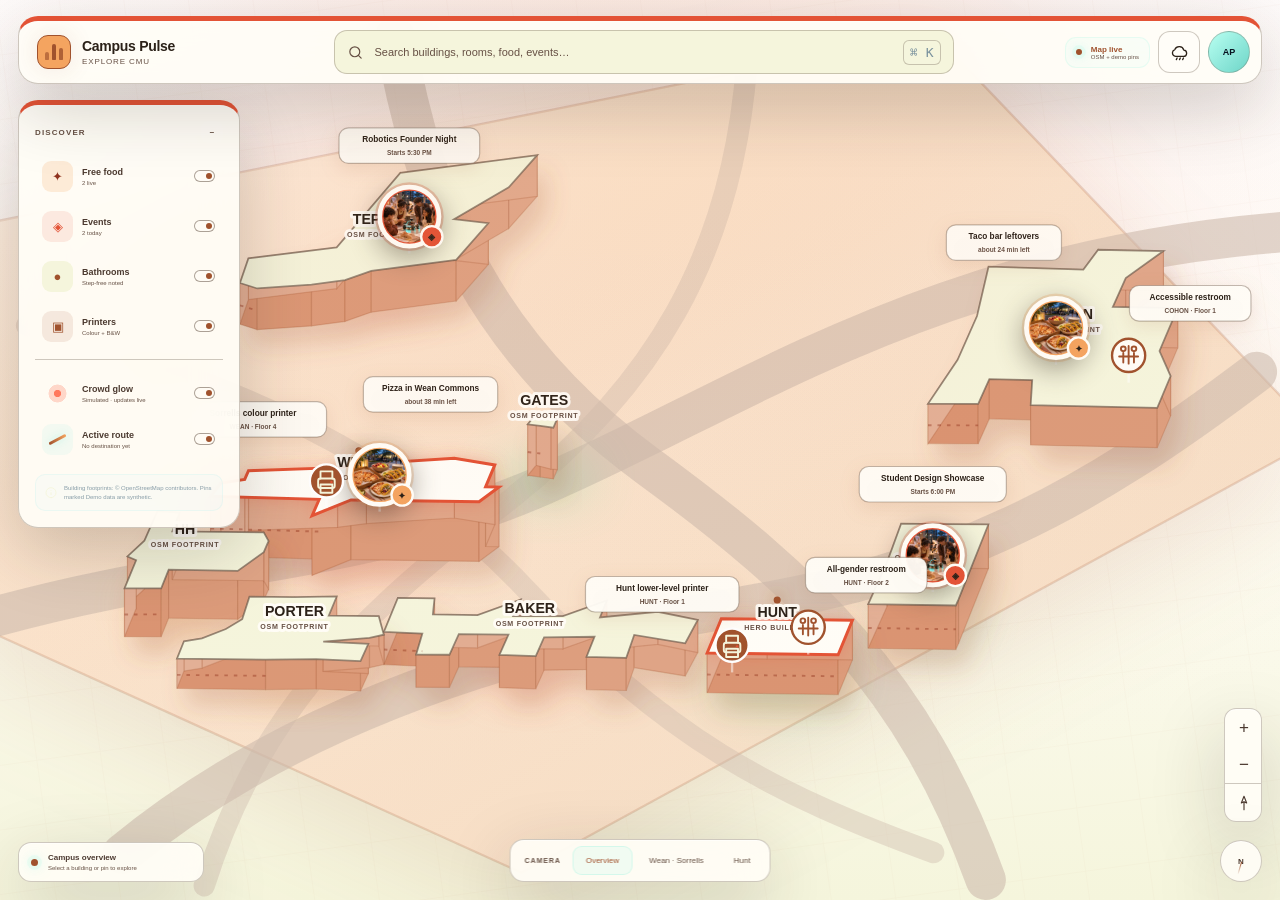
==== commit 88e7ad38: "fix: make maps white and stabilize amenity pins" ====
--- a/3d-map/index.html
+++ b/3d-map/index.html
@@ -15,23 +15,23 @@
           <desc id="mapDesc">A stylized 3D map using OpenStreetMap-derived building footprints, with food, event, bathroom, and printer pins.</desc>
           <defs>
             <linearGradient id="sky" x1="0" y1="0" x2="0" y2="1">
-              <stop offset="0" stop-color="#4a2d22" />
-              <stop offset="0.46" stop-color="#2b2118" />
-              <stop offset="1" stop-color="#17100b" />
+              <stop offset="0" stop-color="#ffffff" />
+              <stop offset="0.46" stop-color="#fffdf7" />
+              <stop offset="1" stop-color="#f5f5dc" />
             </linearGradient>
             <radialGradient id="horizon" cx="50%" cy="18%" r="78%">
-              <stop offset="0" stop-color="#e35336" stop-opacity=".2" />
-              <stop offset=".48" stop-color="#f4a460" stop-opacity=".06" />
-              <stop offset="1" stop-color="#2b2118" stop-opacity="0" />
+              <stop offset="0" stop-color="#f4a460" stop-opacity=".2" />
+              <stop offset=".48" stop-color="#e35336" stop-opacity=".035" />
+              <stop offset="1" stop-color="#ffffff" stop-opacity="0" />
             </radialGradient>
             <linearGradient id="ground" x1="0" y1="0" x2="1" y2="1">
-              <stop offset="0" stop-color="#6b3a28" />
-              <stop offset="1" stop-color="#34231b" />
+              <stop offset="0" stop-color="#fff4e8" />
+              <stop offset="1" stop-color="#f4dbc1" />
             </linearGradient>
             <linearGradient id="waterSheen" x1="0" y1="0" x2="1" y2="1">
-              <stop offset="0" stop-color="#b6e6e3" stop-opacity=".05" />
-              <stop offset=".5" stop-color="#80c5c5" stop-opacity=".18" />
-              <stop offset="1" stop-color="#d7f7ed" stop-opacity=".02" />
+              <stop offset="0" stop-color="#ffffff" stop-opacity=".5" />
+              <stop offset=".5" stop-color="#f4a460" stop-opacity=".08" />
+              <stop offset="1" stop-color="#ffffff" stop-opacity=".2" />
             </linearGradient>
             <linearGradient id="routeGlow" x1="0" y1="0" x2="1" y2="0">
               <stop offset="0" stop-color="#e35336" />
@@ -39,10 +39,10 @@
               <stop offset="1" stop-color="#f5f5dc" />
             </linearGradient>
             <pattern id="mapGrid" width="54" height="54" patternUnits="userSpaceOnUse" patternTransform="rotate(-8)">
-              <path d="M54 0H0V54" fill="none" stroke="#bde3e0" stroke-opacity=".025" />
+              <path d="M54 0H0V54" fill="none" stroke="#a0522d" stroke-opacity=".045" />
             </pattern>
             <filter id="shadow" x="-80%" y="-80%" width="260%" height="300%">
-              <feDropShadow dx="8" dy="15" stdDeviation="10" flood-color="#02060c" flood-opacity=".72" />
+              <feDropShadow dx="8" dy="15" stdDeviation="10" flood-color="#a0522d" flood-opacity=".22" />
             </filter>
             <filter id="glow" x="-200%" y="-200%" width="500%" height="500%">
               <feGaussianBlur stdDeviation="7" result="blur" />
--- a/3d-map/styles.css
+++ b/3d-map/styles.css
@@ -31,7 +31,7 @@
   min-width: 320px;
   min-height: 100%;
   margin: 0;
-  background: var(--ink);
+  background: var(--paper);
 }
 
 body {
@@ -61,7 +61,7 @@
 .map-shell {
   position: relative;
   overflow: hidden;
-  background: var(--ink);
+  background: var(--paper);
 }
 
 #campusMap {
@@ -436,10 +436,10 @@
 .map-caption strong { color: var(--muted-strong); font-size: 8px; }
 .map-caption small { margin-top: 3px; color: var(--muted); font-size: 6px; }
 
-.campus-ground { fill: url(#ground); stroke: rgba(119,184,166,.13); stroke-width: 2; filter: drop-shadow(0 28px 45px rgba(0,0,0,.42)); }
+.campus-ground { fill: url(#ground); stroke: rgba(160,82,45,.2); stroke-width: 2; filter: drop-shadow(0 28px 45px rgba(160,82,45,.14)); }
 .ground-sheen { fill: url(#waterSheen); }
-.map-roads path { fill: none; stroke: #52656c; stroke-opacity: .25; stroke-linecap: round; stroke-width: 34; }
-.map-roads path.minor { stroke-width: 18; stroke-opacity: .2; }
+.map-roads path { fill: none; stroke: #cdbbac; stroke-opacity: .58; stroke-linecap: round; stroke-width: 34; }
+.map-roads path.minor { stroke-width: 18; stroke-opacity: .42; }
 
 .camera-group {
   transform-box: fill-box;
@@ -457,17 +457,17 @@
 
 .building-side,
 .building-roof { transition: fill 320ms ease, stroke 320ms ease, filter 260ms ease; }
-.building-side { fill: #6d3827; stroke: rgba(245,245,220,.12); stroke-width: 1; }
+.building-side { fill: #dfa07d; stroke: rgba(160,82,45,.24); stroke-width: 1; }
 .building-roof { fill: var(--cream); stroke: rgba(113,96,82,.7); stroke-width: 1.5; }
 .building-roof.hero { fill: #fffdf7; stroke: var(--terracotta); stroke-width: 2.5; filter: drop-shadow(0 0 7px rgba(227,83,54,.28)); }
 .building-group:hover .building-roof,
 .building-group.selected .building-roof { fill: var(--sand); stroke: var(--rust); filter: drop-shadow(0 0 11px rgba(227,83,54,.5)); }
 .building-group.selected .building-roof { animation: roofBreathe 1.7s ease-in-out infinite alternate; }
 
-.window-band { fill: none; stroke: #ffe0a1; stroke-opacity: .62; stroke-width: 1.6; stroke-dasharray: 3 5; pointer-events: none; }
+.window-band { fill: none; stroke: var(--rust); stroke-opacity: .42; stroke-width: 1.6; stroke-dasharray: 3 5; pointer-events: none; }
 .building-label { pointer-events: none; transition: opacity 260ms ease; }
-.building-label text { fill: #edf3ee; font-size: 12px; font-weight: 650; text-anchor: middle; paint-order: stroke; stroke: rgba(2,8,14,.82); stroke-width: 5px; stroke-linejoin: round; }
-.building-label .sub { fill: #9eb0b6; font-size: 6px; font-weight: 600; letter-spacing: .1em; }
+.building-label text { fill: var(--ink); font-size: 12px; font-weight: 700; text-anchor: middle; paint-order: stroke; stroke: rgba(255,253,247,.92); stroke-width: 5px; stroke-linejoin: round; }
+.building-label .sub { fill: var(--muted); font-size: 6px; font-weight: 650; letter-spacing: .1em; }
 .hero-dot { fill: var(--cyan); filter: url(#glow); }
 
 .crowd-halo { opacity: .3; filter: url(#haloBlur); animation: halo 3.2s ease-in-out infinite alternate; transition: opacity 400ms ease; }
@@ -477,15 +477,20 @@
   cursor: pointer;
   transform-box: fill-box;
   transform-origin: center bottom;
-  animation: pinArrive 700ms cubic-bezier(.15,.8,.25,1) both;
+  animation: none;
   transition: opacity 220ms ease, filter 220ms ease;
 }
 .pin.hidden { opacity: 0; pointer-events: none; }
 .pin:hover, .pin.selected { filter: url(#glow); }
-.pin.selected { animation: pinSelected 1.8s ease-in-out infinite; }
+.pin.selected .pin-ring { stroke: var(--rust); stroke-width: 4; animation: selectedRing 1.5s ease-in-out infinite alternate; }
 .pin-stem { stroke: rgba(255,255,255,.5); stroke-width: 2; }
 .pin-ring { stroke: #fff; stroke-width: 2; }
+.pin.bathroom .pin-ring { stroke: var(--sienna); }
+.pin.bathroom .pin-glyph { stroke: var(--sienna); }
+.pin.printer .pin-glyph { stroke: var(--cream); }
 .pin-core { fill: #07111f; font-size: 9px; font-weight: 900; text-anchor: middle; dominant-baseline: middle; }
+.pin-glyph { fill: none; stroke: var(--ink); stroke-width: 1.6; stroke-linecap: round; stroke-linejoin: round; pointer-events: none; }
+.pin-glyph.printer .printer-status { fill: var(--terracotta); stroke: none; }
 .pin-photo-pulse { opacity: .28; animation: photoPulse 1.9s ease-out infinite; }
 .pin-photo-frame { stroke: var(--paper); stroke-width: 4; filter: drop-shadow(0 7px 12px rgba(43,33,24,.45)); }
 .pin-photo-image { pointer-events: none; }
@@ -493,21 +498,22 @@
 .pin-photo-badge-icon { fill: var(--ink); font-size: 8px; font-weight: 900; text-anchor: middle; dominant-baseline: middle; pointer-events: none; }
 .photo-pin:hover .pin-photo-frame,
 .photo-pin.selected .pin-photo-frame { stroke: var(--sand); stroke-width: 6; }
-.photo-pin.selected { animation: photoSelected 1.8s ease-in-out infinite; }
-.pin-label rect { fill: rgba(5,15,25,.9); stroke: rgba(255,255,255,.14); stroke-width: 1; }
-.pin-label text { fill: #f3f6f3; font-size: 7px; font-weight: 650; text-anchor: middle; }
-.pin-label .pin-sub { fill: #a8b7bc; font-size: 5.5px; font-weight: 500; }
+.photo-pin.selected { animation: none; }
+.photo-pin.selected .pin-photo-frame { animation: photoFrameSelected 1.4s ease-in-out infinite alternate; }
+.pin-label rect { fill: rgba(255,253,247,.96); stroke: rgba(113,96,82,.42); stroke-width: 1; filter: drop-shadow(0 5px 8px rgba(160,82,45,.13)); }
+.pin-label text { fill: var(--ink); font-size: 7px; font-weight: 700; text-anchor: middle; }
+.pin-label .pin-sub { fill: var(--muted); font-size: 5.5px; font-weight: 550; }
 
 .route-path { fill: none; stroke: url(#routeGlow); stroke-linecap: round; stroke-width: 8; filter: url(#glow); }
-.route-dash { fill: none; stroke: #e9fffa; stroke-linecap: round; stroke-width: 2; stroke-dasharray: 3 12; animation: routeFlow 1.2s linear infinite; }
+.route-dash { fill: none; stroke: var(--paper); stroke-linecap: round; stroke-width: 2; stroke-dasharray: 3 12; animation: routeFlow 1.2s linear infinite; }
 .route-origin { fill: var(--cyan); stroke: white; stroke-width: 2; filter: url(#glow); }
 .route-hidden #routeLayer { opacity: 0; }
 
 .rain-drop { stroke: #9bdcf2; stroke-linecap: round; opacity: 0; animation: rain 1.1s linear infinite; }
 .raining .rain-drop { opacity: .25; }
-.raining .campus-ground { fill: #0b2726; }
-.raining .building-roof { filter: brightness(.72) saturate(.78); }
-.raining .map-roads path { stroke: #426477; stroke-opacity: .32; }
+.raining .campus-ground { fill: #eee7df; }
+.raining .building-roof { filter: brightness(.94) saturate(.82); }
+.raining .map-roads path { stroke: #a99a91; stroke-opacity: .48; }
 
 .detail-card {
   position: absolute;
@@ -622,10 +628,9 @@
 @keyframes breathe { 50% { opacity: .55; transform: scale(.82); } }
 @keyframes roofBreathe { to { filter: drop-shadow(0 0 15px rgba(92,232,209,.75)); } }
 @keyframes halo { to { opacity: .55; transform: scale(1.08); } }
-@keyframes pinArrive { from { opacity: 0; transform: translateY(-20px) scale(.6); } 70% { transform: translateY(3px) scale(1.06); } }
-@keyframes pinSelected { 50% { transform: translateY(-3px); } }
+@keyframes selectedRing { to { stroke-width: 6; filter: drop-shadow(0 0 8px rgba(227,83,54,.55)); } }
 @keyframes photoPulse { from { opacity: .42; transform: scale(.65); } to { opacity: 0; transform: scale(1.38); } }
-@keyframes photoSelected { 50% { transform: translateY(-6px) scale(1.16); } }
+@keyframes photoFrameSelected { to { stroke-width: 7; filter: drop-shadow(0 8px 14px rgba(227,83,54,.5)); } }
 @keyframes routeFlow { to { stroke-dashoffset: -15; } }
 @keyframes rain { from { transform: translate(0,-60px); } to { transform: translate(-45px,140px); } }
 
